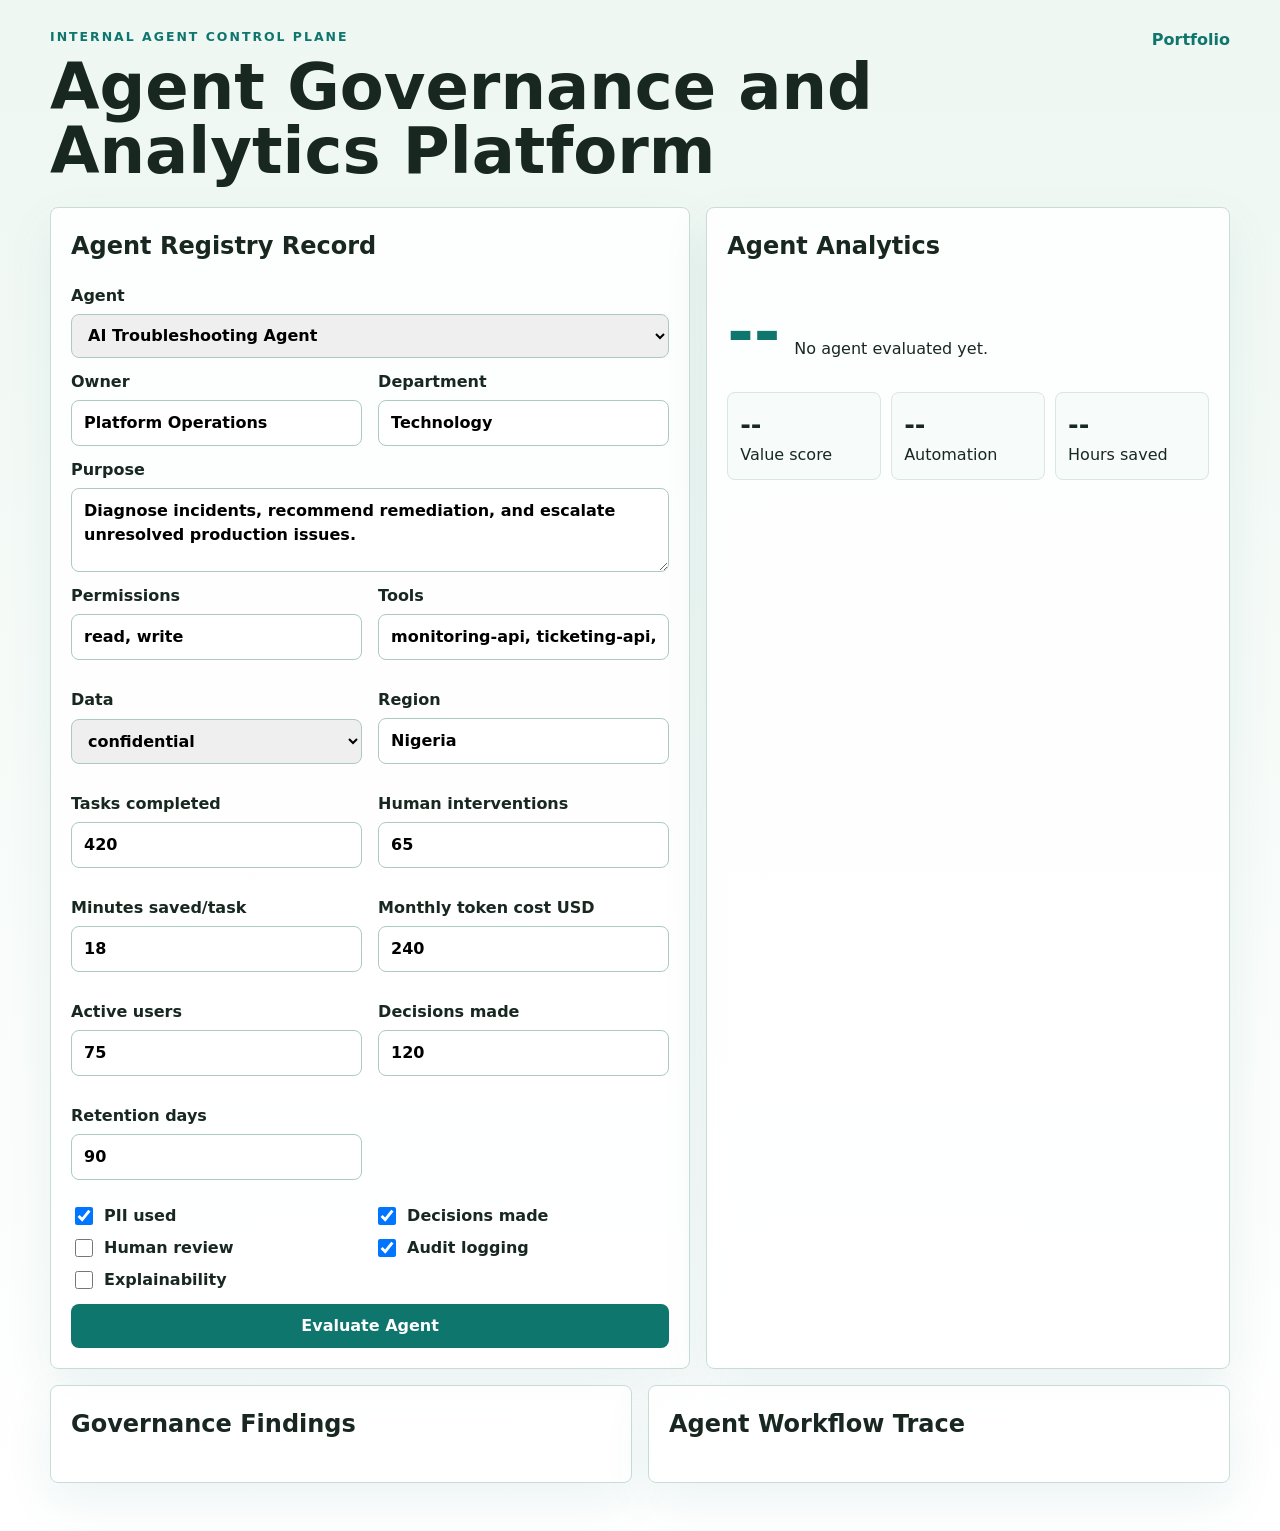
==== projects/02-ai-governance-agent/frontend/index.html @ 9dd9c0ac "Build agent governance analytics platform" ====
﻿<!DOCTYPE html>
<html lang="en">
<head>
  <meta charset="UTF-8" />
  <meta name="viewport" content="width=device-width, initial-scale=1.0" />
  <title>Agent Governance and Analytics Platform</title>
  <link rel="stylesheet" href="styles.css" />
</head>
<body>
  <main class="shell">
    <header class="topbar">
      <div>
        <p class="eyebrow">Internal Agent Control Plane</p>
        <h1>Agent Governance and Analytics Platform</h1>
      </div>
      <a href="../../index.html">Portfolio</a>
    </header>

    <section class="layout">
      <form id="governance-form" class="panel">
        <h2>Agent Registry Record</h2>
        <label>Agent
          <select id="agent-name">
            <option>AI Troubleshooting Agent</option>
            <option>AI Governance Agent</option>
            <option>AI-Powered Workflow Automation Agent</option>
            <option>AI Risk & Fraud Sentinel Agent</option>
            <option>Transaction Classification System</option>
            <option>Sentiment Analysis System</option>
            <option>Medallion Architecture Data Warehouse</option>
            <option>Sales Forecasting ML Pipeline</option>
          </select>
        </label>
        <div class="grid-two">
          <label>Owner <input id="owner" value="Platform Operations" /></label>
          <label>Department <input id="department" value="Technology" /></label>
        </div>
        <label>Purpose <textarea id="purpose">Diagnose incidents, recommend remediation, and escalate unresolved production issues.</textarea></label>
        <div class="grid-two">
          <label>Permissions <input id="permissions" value="read, write" /></label>
          <label>Tools <input id="tools" value="monitoring-api, ticketing-api, sharepoint" /></label>
          <label>Data <select id="data-classification"><option>confidential</option><option>restricted</option><option>internal</option><option>public</option></select></label>
          <label>Region <input id="region" value="Nigeria" /></label>
          <label>Tasks completed <input id="tasks-completed" type="number" value="420" /></label>
          <label>Human interventions <input id="human-interventions" type="number" value="65" /></label>
          <label>Minutes saved/task <input id="minutes-saved" type="number" value="18" /></label>
          <label>Monthly token cost USD <input id="token-cost" type="number" value="240" /></label>
          <label>Active users <input id="active-users" type="number" value="75" /></label>
          <label>Decisions made <input id="decisions-made" type="number" value="120" /></label>
          <label>Retention days <input id="retention-days" type="number" value="90" /></label>
        </div>
        <div class="checks">
          <label><input id="pii-used" type="checkbox" checked /> PII used</label>
          <label><input id="automated-decisioning" type="checkbox" checked /> Decisions made</label>
          <label><input id="human-review" type="checkbox" /> Human review</label>
          <label><input id="audit-logging" type="checkbox" checked /> Audit logging</label>
          <label><input id="explainability" type="checkbox" /> Explainability</label>
        </div>
        <button type="submit">Evaluate Agent</button>
      </form>

      <section class="panel score-panel">
        <h2>Agent Analytics</h2>
        <div class="score">
          <span id="score">--</span>
          <p id="risk">No agent evaluated yet.</p>
        </div>
        <div class="metrics">
          <div><strong id="value-score">--</strong><span>Value score</span></div>
          <div><strong id="automation">--</strong><span>Automation</span></div>
          <div><strong id="hours-saved">--</strong><span>Hours saved</span></div>
        </div>
        <p id="summary"></p>
        <div id="alerts" class="alerts"></div>
      </section>
    </section>

    <section class="results">
      <article class="panel">
        <h2>Governance Findings</h2>
        <div id="findings"></div>
      </article>
      <article class="panel">
        <h2>Agent Workflow Trace</h2>
        <div id="trace"></div>
      </article>
    </section>
  </main>
  <script src="script.js"></script>
</body>
</html>
---- projects/02-ai-governance-agent/frontend/styles.css ----
:root {
  color: #182821;
  background: #eef7f2;
  font-family: Inter, ui-sans-serif, system-ui, -apple-system, BlinkMacSystemFont, "Segoe UI", sans-serif;
  line-height: 1.5;
}

* {
  box-sizing: border-box;
}

body {
  margin: 0;
  min-height: 100vh;
  background: linear-gradient(180deg, #eef7f2 0%, #ffffff 100%);
}

.shell {
  width: min(1180px, calc(100% - 32px));
  margin: 0 auto;
  padding: 28px 0 48px;
}

.topbar {
  display: flex;
  justify-content: space-between;
  gap: 24px;
  align-items: flex-start;
  margin-bottom: 24px;
}

.topbar a {
  color: #0f766e;
  font-weight: 800;
  text-decoration: none;
}

.eyebrow {
  margin: 0 0 8px;
  color: #0f766e;
  font-size: 0.78rem;
  font-weight: 900;
  letter-spacing: 0.16em;
  text-transform: uppercase;
}

h1,
h2,
p {
  margin-top: 0;
}

h1 {
  margin-bottom: 0;
  font-size: clamp(2rem, 5vw, 4rem);
  line-height: 1;
}

.layout,
.results,
.grid-two {
  display: grid;
  gap: 16px;
}

.layout {
  grid-template-columns: minmax(0, 1.1fr) minmax(320px, 0.9fr);
}

.results {
  grid-template-columns: repeat(2, minmax(0, 1fr));
  margin-top: 16px;
}

.grid-two {
  grid-template-columns: repeat(2, minmax(0, 1fr));
}

.panel {
  border: 1px solid #c9ddd5;
  border-radius: 8px;
  background: rgba(255, 255, 255, 0.88);
  padding: 20px;
  box-shadow: 0 18px 48px rgba(15, 118, 110, 0.08);
}

label {
  display: grid;
  gap: 6px;
  margin-bottom: 12px;
  font-weight: 800;
}

input,
select,
textarea,
button {
  width: 100%;
  border: 1px solid #adcac1;
  border-radius: 8px;
  min-height: 44px;
  padding: 10px 12px;
  font: inherit;
}

textarea {
  min-height: 84px;
  resize: vertical;
}

.checks {
  display: grid;
  grid-template-columns: repeat(2, minmax(0, 1fr));
  gap: 8px;
  margin: 12px 0;
}

.checks label {
  display: flex;
  align-items: center;
  gap: 8px;
  margin: 0;
  font-weight: 700;
}

.checks input {
  width: 18px;
  min-height: 18px;
}

button {
  border: 0;
  background: #0f766e;
  color: #ffffff;
  font-weight: 900;
  cursor: pointer;
}

.score {
  display: flex;
  align-items: baseline;
  gap: 14px;
}

.score span {
  font-size: 4rem;
  font-weight: 900;
  color: #0f766e;
}

.metrics {
  display: grid;
  grid-template-columns: repeat(3, minmax(0, 1fr));
  gap: 10px;
  margin: 12px 0 18px;
}

.metrics div {
  border: 1px solid #d9e7e2;
  border-radius: 8px;
  padding: 12px;
  background: #f7fbf9;
}

.metrics strong,
.metrics span {
  display: block;
}

.metrics strong {
  font-size: 1.6rem;
}

.finding,
.trace-item,
.alert {
  border-top: 1px solid #d9e7e2;
  padding-top: 12px;
  margin-top: 12px;
}

.finding strong {
  display: block;
}

.severity-critical,
.severity-high {
  color: #b42318;
}

.severity-medium {
  color: #a15c07;
}

@media (max-width: 820px) {
  .layout,
  .results,
  .grid-two {
    grid-template-columns: 1fr;
  }
}
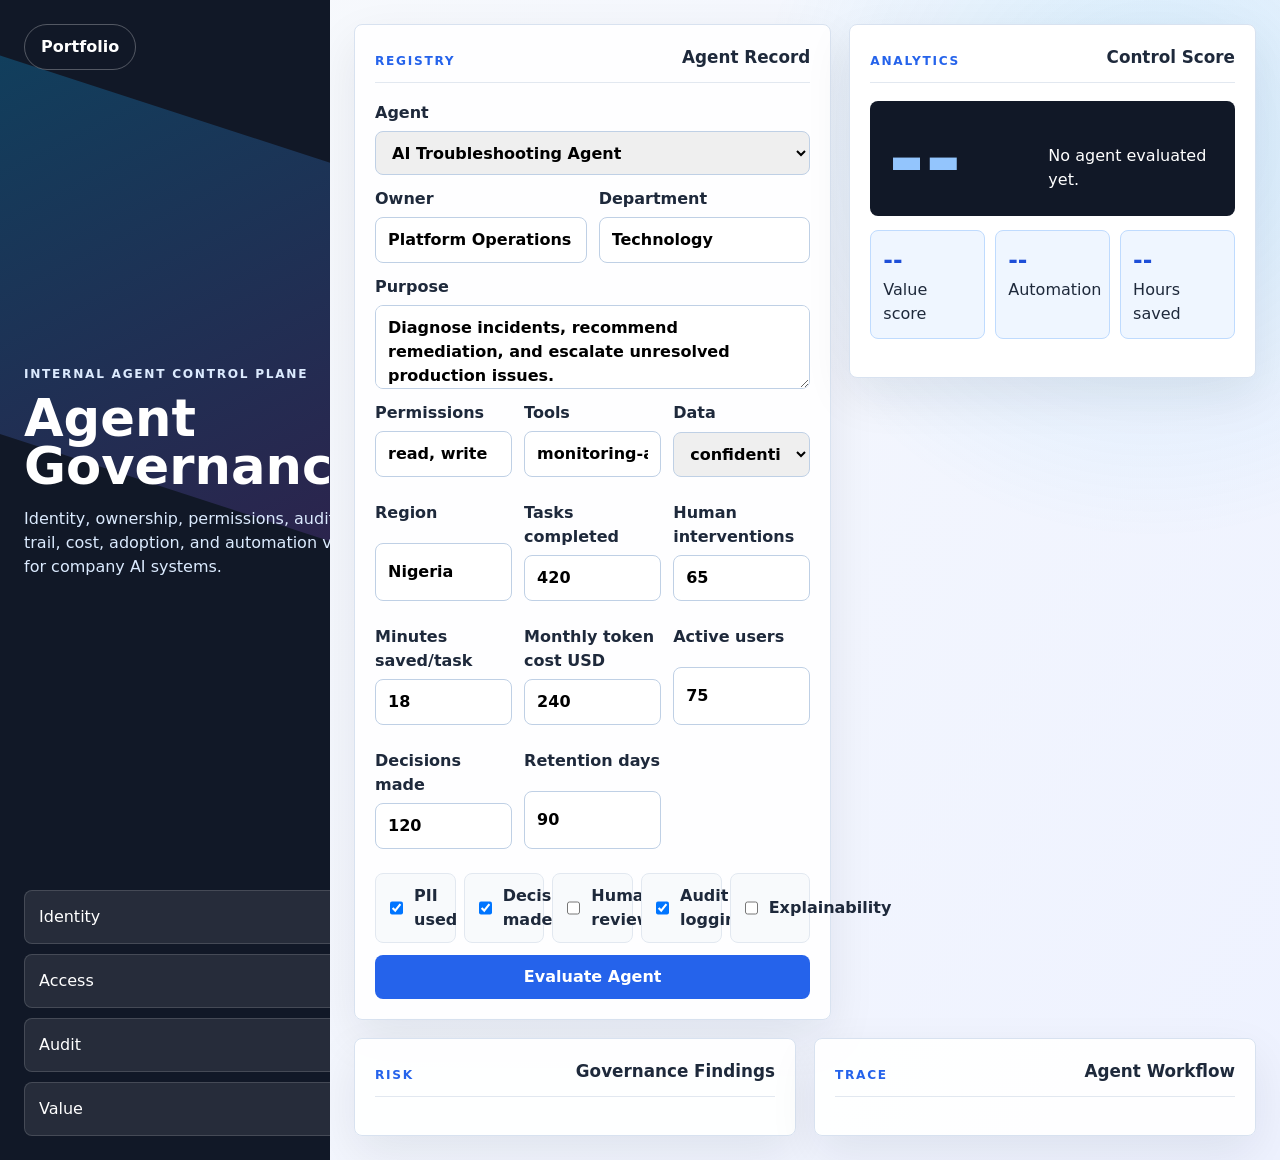
==== commit 5ac012b5: "Improve project page navigation and layouts" ====
--- a/projects/02-ai-governance-agent/frontend/index.html
+++ b/projects/02-ai-governance-agent/frontend/index.html
@@ -1,4 +1,4 @@
-﻿<!DOCTYPE html>
+<!DOCTYPE html>
 <html lang="en">
 <head>
   <meta charset="UTF-8" />
@@ -7,83 +7,96 @@
   <link rel="stylesheet" href="styles.css" />
 </head>
 <body>
-  <main class="shell">
-    <header class="topbar">
-      <div>
+  <main class="control-shell">
+    <aside class="registry-rail">
+      <a class="portfolio-link" href="../../../index.html">Portfolio</a>
+      <div class="rail-copy">
         <p class="eyebrow">Internal Agent Control Plane</p>
-        <h1>Agent Governance and Analytics Platform</h1>
+        <h1>Agent Governance</h1>
+        <p>Identity, ownership, permissions, audit trail, cost, adoption, and automation value for company AI systems.</p>
       </div>
-      <a href="../../index.html">Portfolio</a>
-    </header>
+      <div class="agent-stack" aria-hidden="true">
+        <span>Identity</span>
+        <span>Access</span>
+        <span>Audit</span>
+        <span>Value</span>
+      </div>
+    </aside>
 
-    <section class="layout">
-      <form id="governance-form" class="panel">
-        <h2>Agent Registry Record</h2>
-        <label>Agent
-          <select id="agent-name">
-            <option>AI Troubleshooting Agent</option>
-            <option>AI Governance Agent</option>
-            <option>AI-Powered Workflow Automation Agent</option>
-            <option>AI Risk & Fraud Sentinel Agent</option>
-            <option>Transaction Classification System</option>
-            <option>Sentiment Analysis System</option>
-            <option>Medallion Architecture Data Warehouse</option>
-            <option>Sales Forecasting ML Pipeline</option>
-          </select>
-        </label>
-        <div class="grid-two">
-          <label>Owner <input id="owner" value="Platform Operations" /></label>
-          <label>Department <input id="department" value="Technology" /></label>
-        </div>
-        <label>Purpose <textarea id="purpose">Diagnose incidents, recommend remediation, and escalate unresolved production issues.</textarea></label>
-        <div class="grid-two">
-          <label>Permissions <input id="permissions" value="read, write" /></label>
-          <label>Tools <input id="tools" value="monitoring-api, ticketing-api, sharepoint" /></label>
-          <label>Data <select id="data-classification"><option>confidential</option><option>restricted</option><option>internal</option><option>public</option></select></label>
-          <label>Region <input id="region" value="Nigeria" /></label>
-          <label>Tasks completed <input id="tasks-completed" type="number" value="420" /></label>
-          <label>Human interventions <input id="human-interventions" type="number" value="65" /></label>
-          <label>Minutes saved/task <input id="minutes-saved" type="number" value="18" /></label>
-          <label>Monthly token cost USD <input id="token-cost" type="number" value="240" /></label>
-          <label>Active users <input id="active-users" type="number" value="75" /></label>
-          <label>Decisions made <input id="decisions-made" type="number" value="120" /></label>
-          <label>Retention days <input id="retention-days" type="number" value="90" /></label>
-        </div>
-        <div class="checks">
-          <label><input id="pii-used" type="checkbox" checked /> PII used</label>
-          <label><input id="automated-decisioning" type="checkbox" checked /> Decisions made</label>
-          <label><input id="human-review" type="checkbox" /> Human review</label>
-          <label><input id="audit-logging" type="checkbox" checked /> Audit logging</label>
-          <label><input id="explainability" type="checkbox" /> Explainability</label>
-        </div>
-        <button type="submit">Evaluate Agent</button>
-      </form>
+    <section class="control-main">
+      <section class="registry-layout">
+        <form id="governance-form" class="registry-form">
+          <div class="section-heading">
+            <span>Registry</span>
+            <h2>Agent Record</h2>
+          </div>
+          <label>Agent
+            <select id="agent-name">
+              <option>AI Troubleshooting Agent</option>
+              <option>AI Governance Agent</option>
+              <option>AI-Powered Workflow Automation Agent</option>
+              <option>AI Risk & Fraud Sentinel Agent</option>
+              <option>Medallion Architecture Data Warehouse</option>
+              <option>Sales Forecasting ML Pipeline</option>
+            </select>
+          </label>
+          <div class="grid-two">
+            <label>Owner <input id="owner" value="Platform Operations" /></label>
+            <label>Department <input id="department" value="Technology" /></label>
+          </div>
+          <label>Purpose <textarea id="purpose">Diagnose incidents, recommend remediation, and escalate unresolved production issues.</textarea></label>
+          <div class="grid-two compact">
+            <label>Permissions <input id="permissions" value="read, write" /></label>
+            <label>Tools <input id="tools" value="monitoring-api, ticketing-api, sharepoint" /></label>
+            <label>Data <select id="data-classification"><option>confidential</option><option>restricted</option><option>internal</option><option>public</option></select></label>
+            <label>Region <input id="region" value="Nigeria" /></label>
+            <label>Tasks completed <input id="tasks-completed" type="number" value="420" /></label>
+            <label>Human interventions <input id="human-interventions" type="number" value="65" /></label>
+            <label>Minutes saved/task <input id="minutes-saved" type="number" value="18" /></label>
+            <label>Monthly token cost USD <input id="token-cost" type="number" value="240" /></label>
+            <label>Active users <input id="active-users" type="number" value="75" /></label>
+            <label>Decisions made <input id="decisions-made" type="number" value="120" /></label>
+            <label>Retention days <input id="retention-days" type="number" value="90" /></label>
+          </div>
+          <div class="checks">
+            <label><input id="pii-used" type="checkbox" checked /> PII used</label>
+            <label><input id="automated-decisioning" type="checkbox" checked /> Decisions made</label>
+            <label><input id="human-review" type="checkbox" /> Human review</label>
+            <label><input id="audit-logging" type="checkbox" checked /> Audit logging</label>
+            <label><input id="explainability" type="checkbox" /> Explainability</label>
+          </div>
+          <button type="submit">Evaluate Agent</button>
+        </form>
 
-      <section class="panel score-panel">
-        <h2>Agent Analytics</h2>
-        <div class="score">
-          <span id="score">--</span>
-          <p id="risk">No agent evaluated yet.</p>
-        </div>
-        <div class="metrics">
-          <div><strong id="value-score">--</strong><span>Value score</span></div>
-          <div><strong id="automation">--</strong><span>Automation</span></div>
-          <div><strong id="hours-saved">--</strong><span>Hours saved</span></div>
-        </div>
-        <p id="summary"></p>
-        <div id="alerts" class="alerts"></div>
+        <section class="score-panel">
+          <div class="section-heading">
+            <span>Analytics</span>
+            <h2>Control Score</h2>
+          </div>
+          <div class="score">
+            <span id="score">--</span>
+            <p id="risk">No agent evaluated yet.</p>
+          </div>
+          <div class="metrics">
+            <div><strong id="value-score">--</strong><span>Value score</span></div>
+            <div><strong id="automation">--</strong><span>Automation</span></div>
+            <div><strong id="hours-saved">--</strong><span>Hours saved</span></div>
+          </div>
+          <p id="summary"></p>
+          <div id="alerts" class="alerts"></div>
+        </section>
       </section>
-    </section>
 
-    <section class="results">
-      <article class="panel">
-        <h2>Governance Findings</h2>
-        <div id="findings"></div>
-      </article>
-      <article class="panel">
-        <h2>Agent Workflow Trace</h2>
-        <div id="trace"></div>
-      </article>
+      <section class="results">
+        <article>
+          <div class="section-heading"><span>Risk</span><h2>Governance Findings</h2></div>
+          <div id="findings"></div>
+        </article>
+        <article>
+          <div class="section-heading"><span>Trace</span><h2>Agent Workflow</h2></div>
+          <div id="trace"></div>
+        </article>
+      </section>
     </section>
   </main>
   <script src="script.js"></script>
--- a/projects/02-ai-governance-agent/frontend/styles.css
+++ b/projects/02-ai-governance-agent/frontend/styles.css
@@ -1,6 +1,6 @@
 :root {
-  color: #182821;
-  background: #eef7f2;
+  color: #1e293b;
+  background: #f8fafc;
   font-family: Inter, ui-sans-serif, system-ui, -apple-system, BlinkMacSystemFont, "Segoe UI", sans-serif;
   line-height: 1.5;
 }
@@ -12,35 +12,75 @@
 body {
   margin: 0;
   min-height: 100vh;
-  background: linear-gradient(180deg, #eef7f2 0%, #ffffff 100%);
-}
-
-.shell {
-  width: min(1180px, calc(100% - 32px));
-  margin: 0 auto;
-  padding: 28px 0 48px;
-}
-
-.topbar {
-  display: flex;
-  justify-content: space-between;
-  gap: 24px;
-  align-items: flex-start;
-  margin-bottom: 24px;
-}
-
-.topbar a {
-  color: #0f766e;
-  font-weight: 800;
+  background:
+    radial-gradient(circle at 90% 12%, rgba(14, 165, 233, 0.14), transparent 26%),
+    linear-gradient(120deg, #f8fafc 0%, #eef2ff 100%);
+}
+
+.control-shell {
+  display: grid;
+  grid-template-columns: minmax(260px, 330px) minmax(0, 1fr);
+  min-height: 100vh;
+}
+
+.registry-rail {
+  background: #111827;
+  color: #ffffff;
+  display: grid;
+  grid-template-rows: auto 1fr auto;
+  overflow: hidden;
+  padding: 24px;
+  position: sticky;
+  top: 0;
+  min-height: 100vh;
+}
+
+.registry-rail::before {
+  animation: drift 12s ease-in-out infinite alternate;
+  background: linear-gradient(135deg, rgba(14, 165, 233, 0.28), rgba(168, 85, 247, 0.18));
+  content: "";
+  height: 360px;
+  left: -90px;
+  position: absolute;
+  top: 120px;
+  transform: rotate(18deg);
+  width: 520px;
+}
+
+@keyframes drift {
+  from { transform: translateY(-20px) rotate(18deg); }
+  to { transform: translateY(36px) rotate(22deg); }
+}
+
+.portfolio-link {
+  border: 1px solid rgba(255, 255, 255, 0.28);
+  border-radius: 999px;
+  color: #ffffff;
+  font-weight: 900;
+  justify-self: start;
+  padding: 10px 16px;
+  position: relative;
   text-decoration: none;
-}
-
-.eyebrow {
-  margin: 0 0 8px;
-  color: #0f766e;
-  font-size: 0.78rem;
+  z-index: 1;
+}
+
+.rail-copy,
+.agent-stack {
+  position: relative;
+  z-index: 1;
+}
+
+.rail-copy {
+  align-self: center;
+}
+
+.eyebrow,
+.section-heading span {
+  color: #38bdf8;
+  font-size: 0.76rem;
   font-weight: 900;
-  letter-spacing: 0.16em;
+  letter-spacing: 0.14em;
+  margin: 0 0 10px;
   text-transform: uppercase;
 }
 
@@ -51,56 +91,103 @@
 }
 
 h1 {
-  margin-bottom: 0;
-  font-size: clamp(2rem, 5vw, 4rem);
-  line-height: 1;
-}
-
-.layout,
-.results,
-.grid-two {
-  display: grid;
-  gap: 16px;
-}
-
-.layout {
-  grid-template-columns: minmax(0, 1.1fr) minmax(320px, 0.9fr);
+  font-size: clamp(2rem, 4vw, 3.7rem);
+  line-height: 0.95;
+  margin-bottom: 16px;
+}
+
+.rail-copy p {
+  color: #dbeafe;
+}
+
+.agent-stack {
+  display: grid;
+  gap: 10px;
+}
+
+.agent-stack span {
+  background: rgba(255, 255, 255, 0.09);
+  border: 1px solid rgba(255, 255, 255, 0.14);
+  border-radius: 8px;
+  padding: 14px;
+}
+
+.control-main {
+  padding: 24px;
+}
+
+.registry-layout,
+.results {
+  display: grid;
+  gap: 18px;
+}
+
+.registry-layout {
+  grid-template-columns: minmax(0, 1.08fr) minmax(320px, 0.92fr);
 }
 
 .results {
   grid-template-columns: repeat(2, minmax(0, 1fr));
-  margin-top: 16px;
+  margin-top: 18px;
+}
+
+.registry-form,
+.score-panel,
+.results article {
+  background: rgba(255, 255, 255, 0.92);
+  border: 1px solid #d8e2f0;
+  border-radius: 8px;
+  box-shadow: 0 18px 48px rgba(15, 23, 42, 0.08);
+  padding: 20px;
+}
+
+.section-heading {
+  align-items: end;
+  border-bottom: 1px solid #e2e8f0;
+  display: flex;
+  justify-content: space-between;
+  gap: 16px;
+  margin-bottom: 18px;
+  padding-bottom: 12px;
+}
+
+.section-heading h2 {
+  font-size: 1.05rem;
+  margin-bottom: 0;
+}
+
+.section-heading span {
+  color: #2563eb;
+  margin-bottom: 0;
 }
 
 .grid-two {
+  display: grid;
+  gap: 12px;
   grid-template-columns: repeat(2, minmax(0, 1fr));
 }
 
-.panel {
-  border: 1px solid #c9ddd5;
-  border-radius: 8px;
-  background: rgba(255, 255, 255, 0.88);
-  padding: 20px;
-  box-shadow: 0 18px 48px rgba(15, 118, 110, 0.08);
+.compact {
+  grid-template-columns: repeat(3, minmax(0, 1fr));
 }
 
 label {
   display: grid;
+  font-weight: 800;
   gap: 6px;
   margin-bottom: 12px;
-  font-weight: 800;
 }
 
 input,
 select,
 textarea,
 button {
-  width: 100%;
-  border: 1px solid #adcac1;
-  border-radius: 8px;
+  border: 1px solid #bfd0e5;
+  border-radius: 8px;
+  font: inherit;
   min-height: 44px;
   padding: 10px 12px;
-  font: inherit;
+  width: 100%;
 }
 
 textarea {
@@ -110,56 +197,76 @@
 
 .checks {
   display: grid;
-  grid-template-columns: repeat(2, minmax(0, 1fr));
   gap: 8px;
+  grid-template-columns: repeat(5, minmax(0, 1fr));
   margin: 12px 0;
 }
 
 .checks label {
+  align-items: center;
+  background: #f8fafc;
+  border: 1px solid #e2e8f0;
+  border-radius: 8px;
   display: flex;
-  align-items: center;
+  font-weight: 700;
   gap: 8px;
   margin: 0;
-  font-weight: 700;
+  padding: 10px;
 }
 
 .checks input {
+  min-height: 18px;
   width: 18px;
-  min-height: 18px;
 }
 
 button {
+  background: #2563eb;
   border: 0;
-  background: #0f766e;
   color: #ffffff;
+  cursor: pointer;
   font-weight: 900;
-  cursor: pointer;
+}
+
+.score-panel {
+  align-self: start;
+  background: #ffffff;
 }
 
 .score {
-  display: flex;
-  align-items: baseline;
-  gap: 14px;
+  align-items: end;
+  background: #111827;
+  border-radius: 8px;
+  color: #ffffff;
+  display: grid;
+  gap: 10px;
+  grid-template-columns: 150px 1fr;
+  margin-bottom: 14px;
+  padding: 18px;
 }
 
 .score span {
-  font-size: 4rem;
+  color: #93c5fd;
+  font-size: clamp(3rem, 8vw, 5.5rem);
   font-weight: 900;
-  color: #0f766e;
+  line-height: 0.9;
+}
+
+.score p {
+  margin-bottom: 6px;
 }
 
 .metrics {
   display: grid;
+  gap: 10px;
   grid-template-columns: repeat(3, minmax(0, 1fr));
-  gap: 10px;
   margin: 12px 0 18px;
 }
 
 .metrics div {
-  border: 1px solid #d9e7e2;
+  background: #eff6ff;
+  border: 1px solid #bfdbfe;
   border-radius: 8px;
   padding: 12px;
-  background: #f7fbf9;
 }
 
 .metrics strong,
@@ -168,15 +275,18 @@
 }
 
 .metrics strong {
-  font-size: 1.6rem;
+  color: #1d4ed8;
+  font-size: 1.45rem;
 }
 
 .finding,
 .trace-item,
 .alert {
-  border-top: 1px solid #d9e7e2;
-  padding-top: 12px;
+  border-left: 5px solid #2563eb;
+  border-radius: 8px;
+  background: #f8fafc;
   margin-top: 12px;
+  padding: 12px;
 }
 
 .finding strong {
@@ -185,17 +295,42 @@
 
 .severity-critical,
 .severity-high {
-  color: #b42318;
+  border-left-color: #dc2626;
 }
 
 .severity-medium {
-  color: #a15c07;
-}
-
-@media (max-width: 820px) {
-  .layout,
+  border-left-color: #d97706;
+}
+
+@media (max-width: 1120px) {
+  .control-shell,
+  .registry-layout,
   .results,
-  .grid-two {
+  .compact,
+  .checks {
     grid-template-columns: 1fr;
   }
-}
+
+  .registry-rail {
+    min-height: auto;
+    position: relative;
+  }
+
+  .agent-stack {
+    grid-template-columns: repeat(4, minmax(0, 1fr));
+  }
+}
+
+@media (max-width: 700px) {
+  .control-main,
+  .registry-rail {
+    padding: 16px;
+  }
+
+  .grid-two,
+  .metrics,
+  .score,
+  .agent-stack {
+    grid-template-columns: 1fr;
+  }
+}
